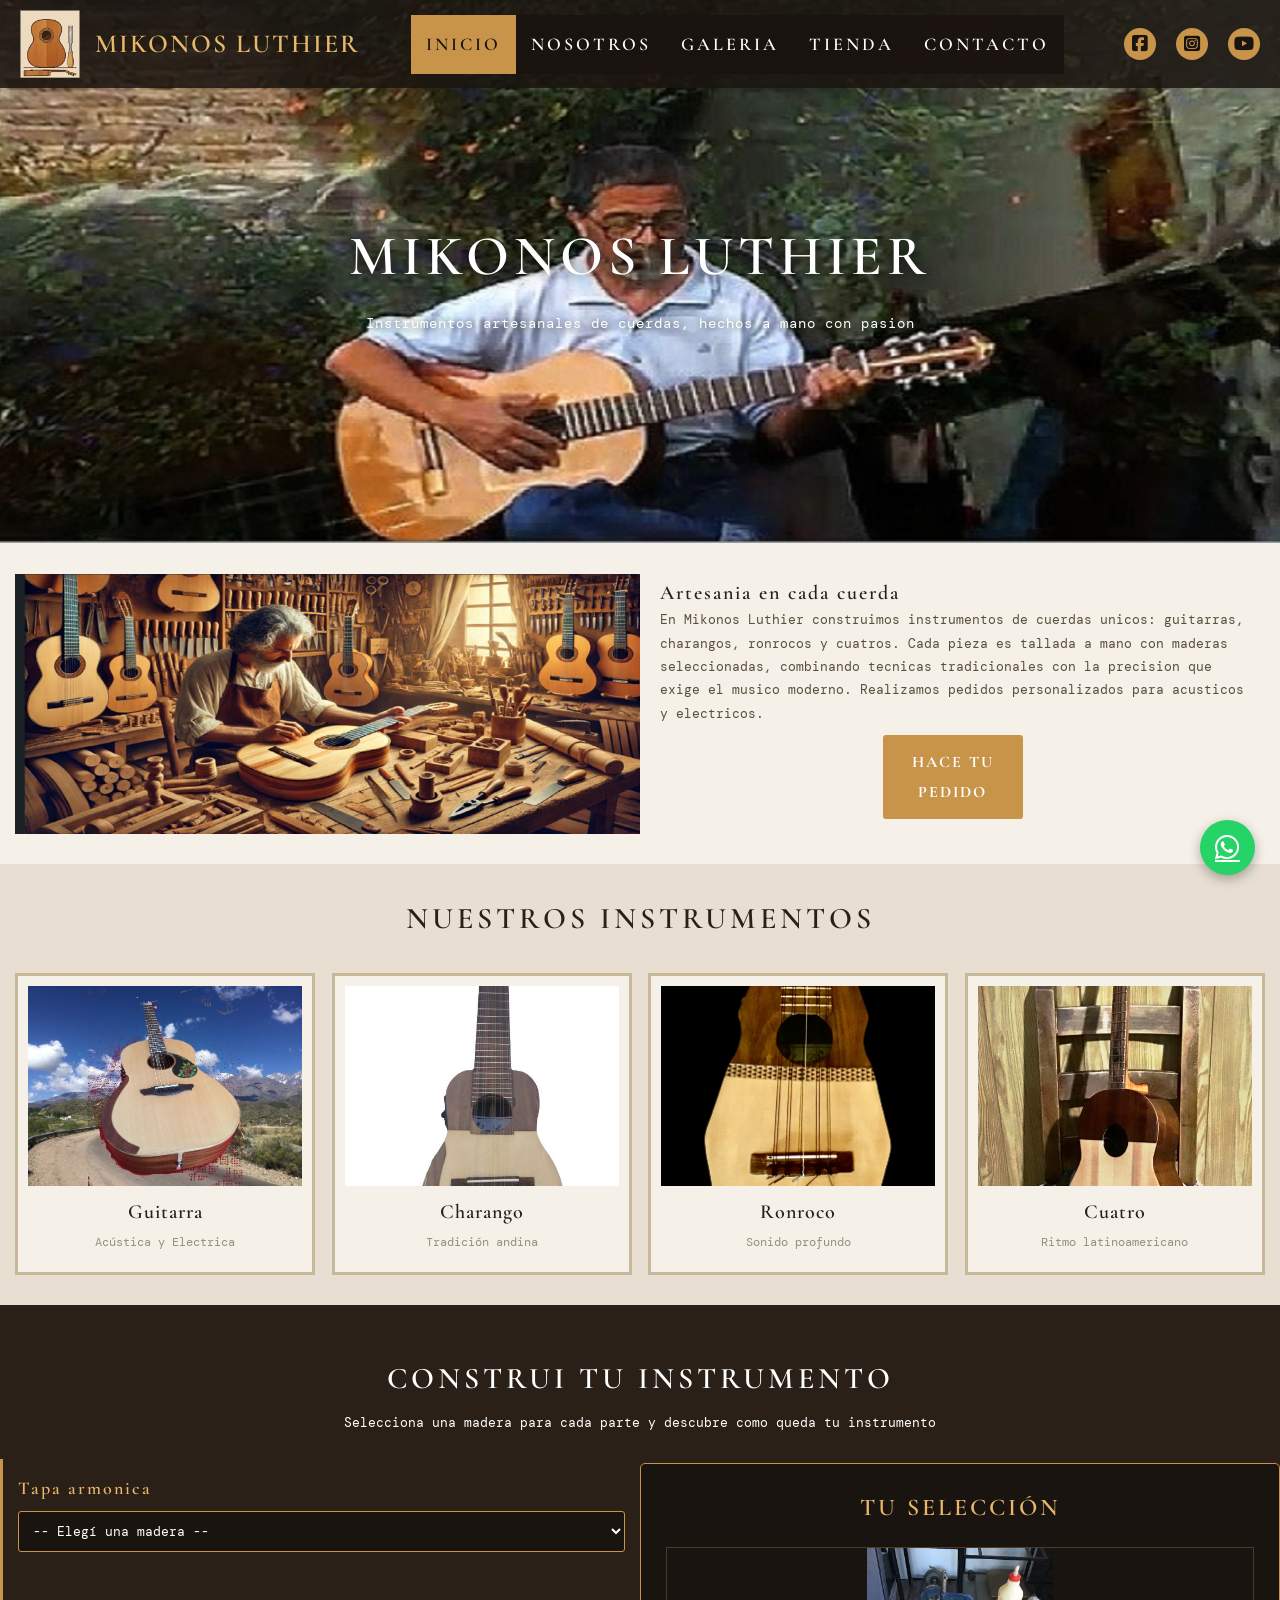
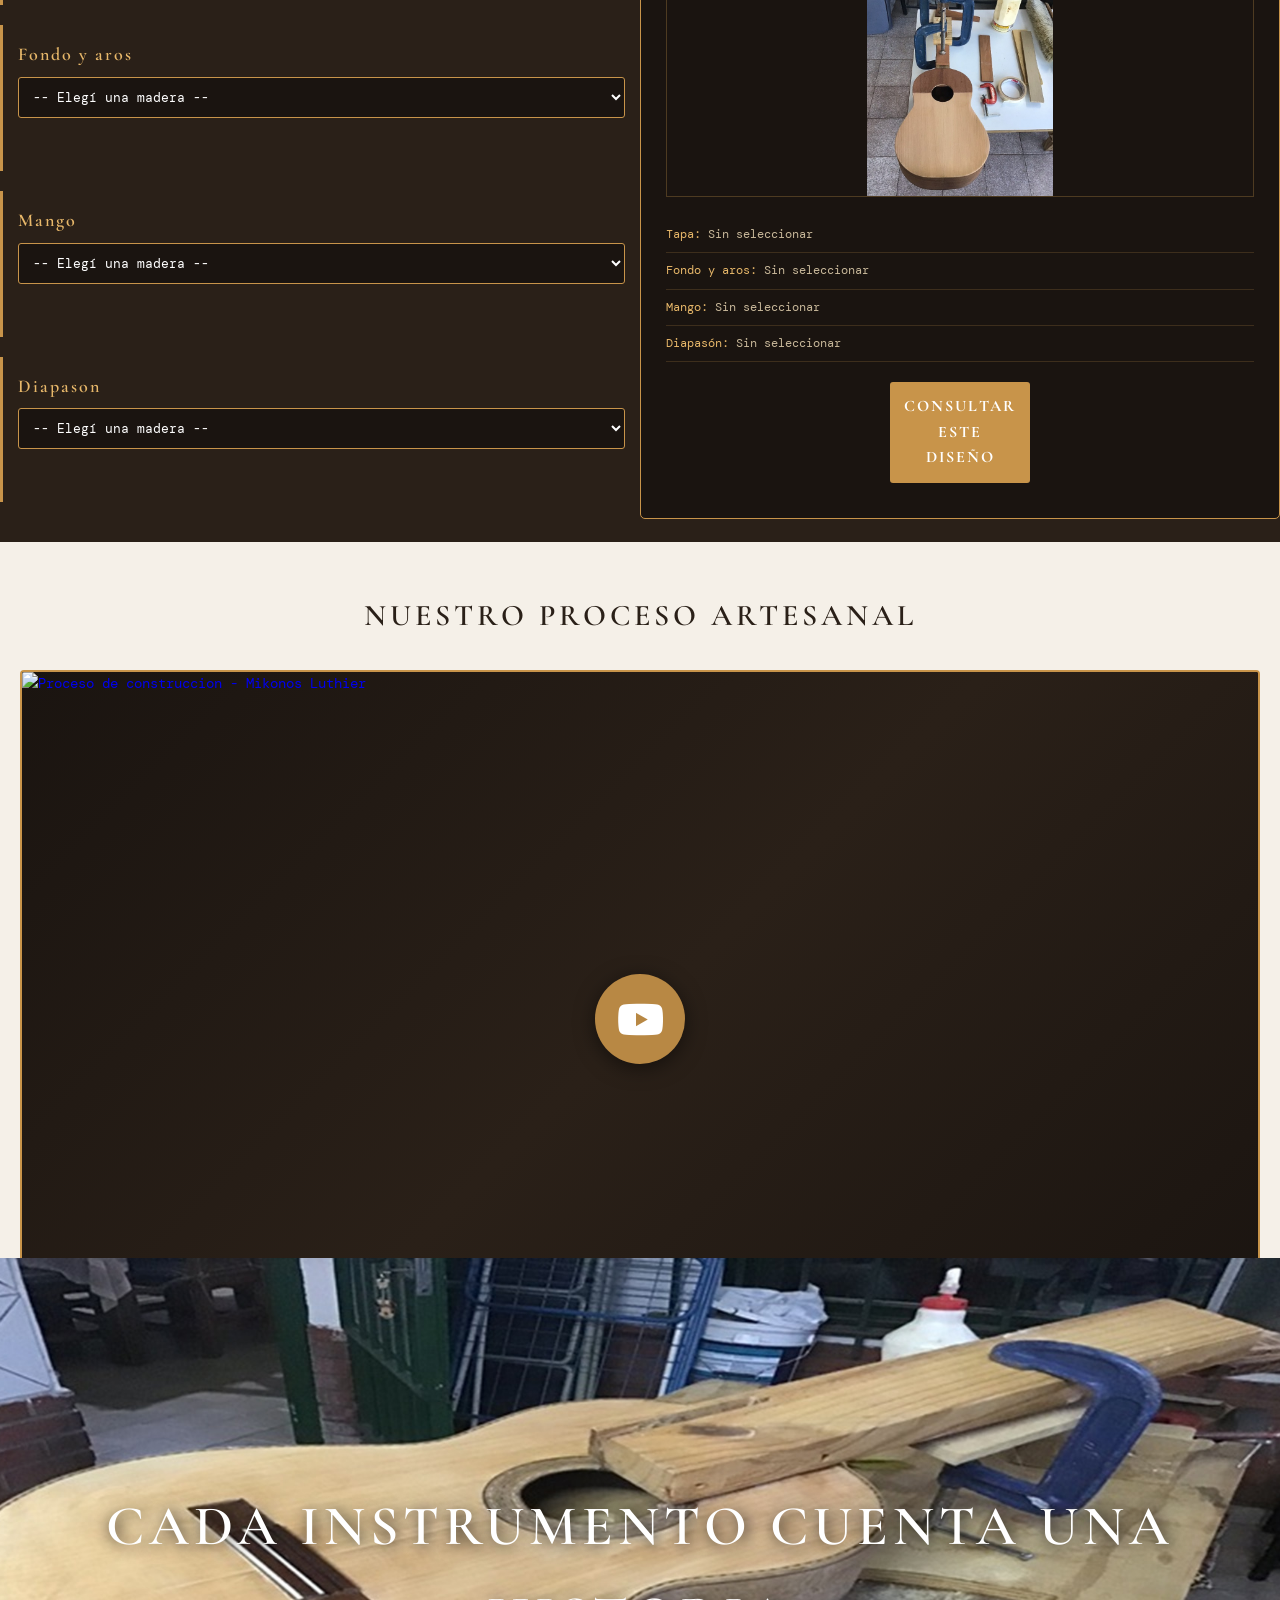
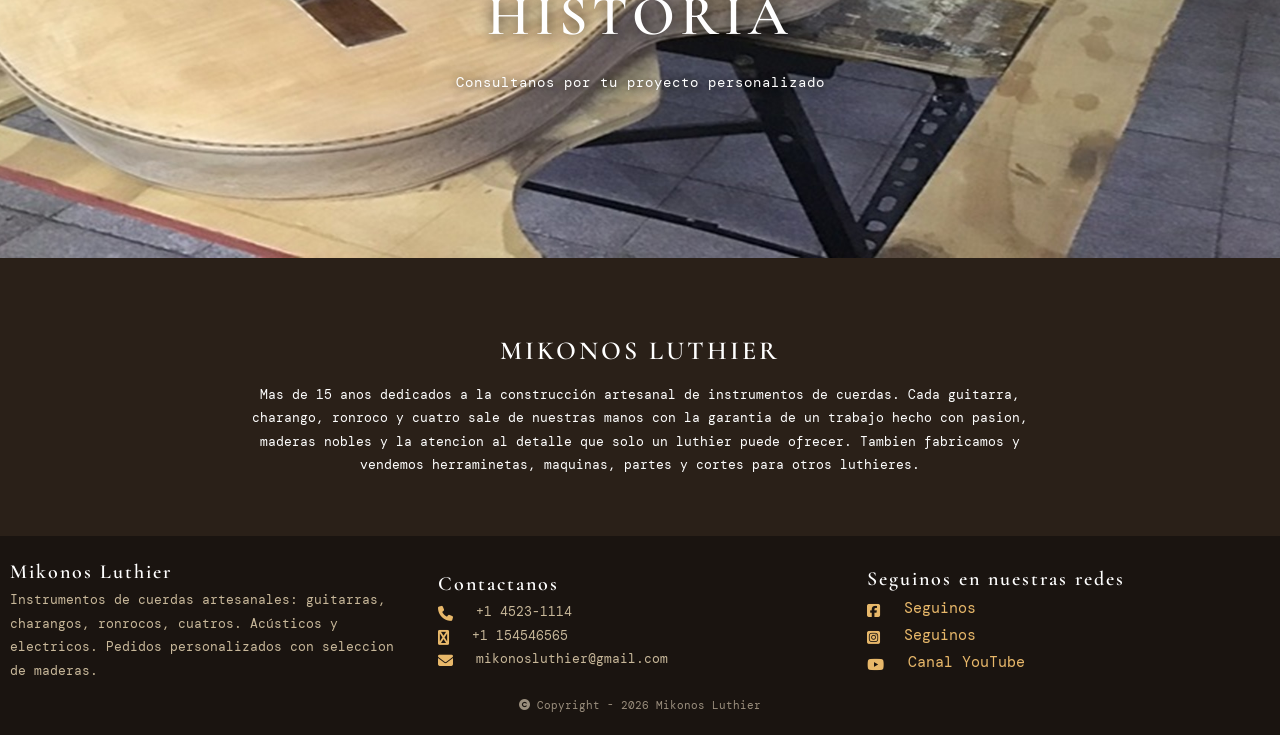
==== index.html @ 7ed9eef9 "Initial commit" ====
<!DOCTYPE html>
<html lang="es">
<head>
    <meta charset="UTF-8">
    <meta name="viewport" content="width=device-width, user-scalable=yes, initial-scale=1.0, maximum-scale=1.0">
    <title>Mikonos Luthier - Instrumentos Artesanales</title>
    <link rel="stylesheet" href="https://cdnjs.cloudflare.com/ajax/libs/font-awesome/6.4.2/css/all.min.css">
    <link rel="preconnect" href="https://fonts.googleapis.com">
    <link href="https://fonts.googleapis.com/css2?family=Cormorant+Garamond:wght@300;400;600&family=DM+Mono:wght@300;400&display=swap" rel="stylesheet">
    <link rel="stylesheet" href="css/estilos.css">
</head>
<body>

    <!-- Boton WhatsApp -->
    <a href="https://wa.me/5455545" class="btn-wsp" target="_blank">
        <i class="fa-brands fa-whatsapp"></i>
    </a>

    <!-- Boton subir -->
    <div id="button-up">
        <i class="fa-solid fa-chevron-up"></i>
    </div>

    <!-- ========== HEADER ========== -->
    <header class="header-principal">
        <nav class="nav-principal contenedor-flex">

            <span class="icon-menu" id="btnMenu"><i class="fas fa-align-justify"></i></span>

            <div class="contenedor-logo">
                <img src="img/logo.png" alt="Mikonos Luthier" class="logo-img">
                <h1 class="logo"><a href="index.html" class="logo-link">Mikonos Luthier</a></h1>
            </div>

            <ul class="menu" id="menu">
                <li class="menu-item"><a href="index.html" class="menu-link menu-link_select">Inicio</a></li>
                <li class="menu-item"><a href="nosotros.html" class="menu-link">Nosotros</a></li>
                <li class="menu-item"><a href="galeria.html" class="menu-link">Galeria</a></li>
                <li class="menu-item"><a href="tienda.html" class="menu-link">Tienda</a></li>
                <li class="menu-item"><a href="contacto.html" class="menu-link">Contacto</a></li>
            </ul>

            <div class="social-icon">
                <a href="#" class="social-icon_link"><span><i class="fab fa-facebook-square"></i></span></a>
                <a href="https://www.instagram.com/lmikonos/" class="social-icon_link"><span><i class="fab fa-instagram-square"></i></span></a>
                <a href="https://www.youtube.com/@luismicone5555" class="social-icon_link"><span><i class="fab fa-youtube"></i></span></a>
            </div>

        </nav>
    </header>

    <!-- ========== MAIN ========== -->
    <main class="main">

        <!-- Banner principal -->
        <section class="banner">
            <img src="img/banner-home.jpg" alt="Taller Mikonos Luthier" class="img-banner">
            <div class="contenido-banner">
                <h2>Mikonos Luthier</h2>
                <p>Instrumentos artesanales de cuerdas, hechos a mano con pasion</p>
            </div>
        </section>

        <!-- Descripcion principal -->
        <section class="grupo main-description">
            <div class="contenedor contenedor-flex">
                <div class="columna columna-50">
                    <img src="img/taller-principal.jpg" alt="Taller de lutheria">
                </div>
                <div class="columna columna-50">
                    <h3 class="titulo-columna">Artesania en cada cuerda</h3>
                    <p class="desc-columna">En Mikonos Luthier construimos instrumentos de cuerdas unicos: guitarras, charangos, ronrocos y cuatros. Cada pieza es tallada a mano con maderas seleccionadas, combinando tecnicas tradicionales con la precision que exige el musico moderno. Realizamos pedidos personalizados para acusticos y electricos.</p>
                    <a href="contacto.html" class="btn btn-contacto">Hace tu pedido</a>
                </div>
            </div>
        </section>

        <!-- Instrumentos destacados -->
        <section class="grupo especiales-hoy">
            <h2 class="titulo-grupo">Nuestros Instrumentos</h2>

            <div class="contenedor contenedor-flex">
                <div class="columna columna-50-25">
                    <img src="img/inst-guitarra.jpg" alt="Guitarra artesanal" class="especiales-hoy-img" />
                    <div class="especiales-hoy-titulo">Guitarra</div>
                    <div class="especiales-hoy-subtitulo">Acústica y Electrica</div>
                </div>

                <div class="columna columna-50-25">
                    <img src="img/inst-charango.jpg" alt="Charango artesanal" class="especiales-hoy-img" />
                    <div class="especiales-hoy-titulo">Charango</div>
                    <div class="especiales-hoy-subtitulo">Tradición andina</div>
                </div>

                <div class="columna columna-50-25">
                    <img src="img/inst-ronroco.jpg" alt="Ronroco artesanal" class="especiales-hoy-img" />
                    <div class="especiales-hoy-titulo">Ronroco</div>
                    <div class="especiales-hoy-subtitulo">Sonido profundo</div>
                </div>

                <div class="columna columna-50-25">
                    <img src="img/inst-cuatro.jpg" alt="Cuatro artesanal" class="especiales-hoy-img" />
                    <div class="especiales-hoy-titulo">Cuatro</div>
                    <div class="especiales-hoy-subtitulo">Ritmo latinoamericano</div>
                </div>
            </div>
        </section>

        <!-- Selector interactivo de maderas -->
        <section class="grupo selector-maderas">
            <h2 class="titulo-grupo">Construi tu instrumento</h2>
            <p class="subtitulo-grupo">Selecciona una madera para cada parte y descubre como queda tu instrumento</p>

            <div class="contenedor contenedor-flex">

                <!-- Selector de partes -->
                <div class="columna columna-50">
                    <div class="selector-parte">
                        <label class="selector-label" for="select-tapa">Tapa armonica</label>
                        <select id="select-tapa" class="select-madera" data-parte="tapa">
                            <option value="">-- Elegí una madera --</option>
                            <option value="abeto">Abeto (Spruce)</option>
                            <option value="cedro">Cedro (Cedar)</option>
                            <option value="pino">Pino Engelmann</option>
                        </select>
                        <p class="desc-madera" id="desc-tapa"></p>
                    </div>

                    <div class="selector-parte">
                        <label class="selector-label" for="select-fondo">Fondo y aros</label>
                        <select id="select-fondo" class="select-madera" data-parte="fondo">
                            <option value="">-- Elegí una madera --</option>
                            <option value="palosanto">Caoba</option>
                            <option value="nogal">Nogal</option>
                            <option value="maple">Arce (Maple)</option>
                            <option value="cipres">Cipres</option>
                        </select>
                        <p class="desc-madera" id="desc-fondo"></p>
                    </div>

                    <div class="selector-parte">
                        <label class="selector-label" for="select-mango">Mango</label>
                        <select id="select-mango" class="select-madera" data-parte="mango">
                            <option value="">-- Elegí una madera --</option>
                            <option value="cedro-mango">Cedro</option>
                            <option value="maple-mango">Arce (Maple)</option>
                            <option value="caoba">Caoba</option>
                        </select>
                        <p class="desc-madera" id="desc-mango"></p>
                    </div>

                    <div class="selector-parte">
                        <label class="selector-label" for="select-diapason">Diapason</label>
                        <select id="select-diapason" class="select-madera" data-parte="diapason">
                            <option value="">-- Elegí una madera --</option>
                            <option value="ebano">Ebano</option>
                            <option value="pguayubira">Guayubira</option>
                            <option value="palisandro">Palisandro</option>
                            <option value="wenge">Wenge</option>
                        </select>
                        <p class="desc-madera" id="desc-diapason"></p>
                    </div>
                </div>

                <!-- Vista previa / Resumen -->
                <div class="columna columna-50">
                    <div class="preview-instrumento">
                        <h3 class="preview-titulo">Tu selección</h3>
                        <div class="preview-imagen">
                            <img src="img/instrumento-preview.jpg" alt="Vista previa del instrumento" id="img-preview">
                        </div>
                        <div class="preview-resumen" id="preview-resumen">
                            <p class="preview-item"><strong>Tapa:</strong> <span id="res-tapa">Sin seleccionar</span></p>
                            <p class="preview-item"><strong>Fondo y aros:</strong> <span id="res-fondo">Sin seleccionar</span></p>
                            <p class="preview-item"><strong>Mango:</strong> <span id="res-mango">Sin seleccionar</span></p>
                            <p class="preview-item"><strong>Diapasón:</strong> <span id="res-diapason">Sin seleccionar</span></p>
                        </div>
                        <a href="contacto.html" class="btn btn-contacto">Consultar este diseño</a>
                    </div>
                </div>

            </div>
        </section>

       <section class="grupo grupo-video">
    <h2 class="titulo-grupo">Nuestro proceso artesanal</h2>
    <div class="contenedor contenedor-flex">
        <div class="columna columna-100">
            <a href="https://www.youtube.com/watch?v=M98B52FHsnw"
               target="_blank"
               class="video-link">
                <div class="video-thumbnail">
                    <img src="https://img.youtube.com/vi/M98B52FHsnw/hqdefault.jpg"
                         alt="Proceso de construccion - Mikonos Luthier"
                         class="video-thumb-img">
                    <div class="video-play-btn">
                        <i class="fab fa-youtube"></i>
                    </div>
                    <p class="video-play-text">Ver en YouTube</p>
                </div>
            </a>
        </div>
    </div>
</section>

        <!-- Banner secundario -->
        <section class="banner banner-secundario">
            <img src="img/banner-taller.jpg" alt="Detalle del taller" class="img-banner">
            <div class="contenido-banner">
                <h2>Cada instrumento cuenta una historia</h2>
                <p>Consultanos por tu proyecto personalizado</p>
            </div>
        </section>

        <!-- Seccion informativa -->
        <section class="grupo grupo-color">
            <div class="contenedor">
                <h2 class="titulo-principal">Mikonos Luthier</h2>
                <p class="parrafo-principal">Mas de 15 anos dedicados a la construcción artesanal de instrumentos de cuerdas. Cada guitarra, charango, ronroco y cuatro sale de nuestras manos con la garantia de un trabajo hecho con pasion, maderas nobles y la atencion al detalle que solo un luthier puede ofrecer. Tambien fabricamos y vendemos herraminetas, maquinas, partes y cortes para otros luthieres.</p>
            </div>
        </section>

    </main>

    <!-- ========== FOOTER ========== -->
    <footer class="footer-principal">
        <div class="contenedor contenedor-flex">
            <div class="columna columna-33">
                <h2 class="titulo-columna">Mikonos Luthier</h2>
                <p class="desc-columna">Instrumentos de cuerdas artesanales: guitarras, charangos, ronrocos, cuatros. Acústicos y electricos. Pedidos personalizados con seleccion de maderas.</p>
            </div>

            <div class="columna columna-33">
                <h2 class="titulo-columna">Contactanos</h2>
                <p class="desc-columna"><i class="icon-iphone fas fa-phone"></i> +1 4523-1114</p>
                <p class="desc-columna"><i class="icon-iphone fas fa-whatsapp"></i> +1 154546565</p>
                <p class="desc-columna"><i class="icon-iphone fas fa-envelope"></i> mikonosluthier@gmail.com</p>
            </div>

            <div class="columna columna-33">
                <h2 class="titulo-columna">Seguinos en nuestras redes</h2>
                <p class="desc-columna"><a href="" class="icon-facebook"><i class="icon-facebook fab fa-facebook-square"></i> Seguinos</a></p>
                <p class="desc-columna"><a href="https://www.instagram.com/lmikonos/" class="icon-instagram"><i class="icon-instagram fab fa-instagram-square"></i> Seguinos</a></p>
                <p class="desc-columna"><a href="https://www.youtube.com/@luismicone5555" class="icon-youtube"><i class="icon-youtube fab fa-youtube"></i> Canal YouTube</a></p>
            </div>
        </div>

        <div class="copy"><i class="fa fa-copyright"></i> Copyright - 2026 Mikonos Luthier</div>
    </footer>

    <script src="js/menu.js"></script>
    <script src="js/selector-maderas.js"></script>
    <script src="js/button-up.js"></script>

</body>
</html>
---- css/estilos.css ----
/* ===================== IMPORTACION DE FUENTES ===================== */
@import url('https://fonts.googleapis.com/css2?family=Cormorant+Garamond:wght@300;400;600;700&family=DM+Mono:wght@300;400&display=swap');

/* ===================== VARIABLES DE COLOR ===================== */
:root {
    --bg: #f5f0e8;
    --bg-oscuro: #1a1410;
    --surface: #2a2018;
    --surface-claro: #e8dfd2;
    --acento: #c8944a;
    --acento-hover: #b07a30;
    --acento-claro: #e8b86a;
    --texto: #2a2018;
    --texto-claro: #ffffff;
    --texto-muted: #9a8e7d;
    --texto-oscuro: #5a4e3d;
    --borde: #c8b89a;
}

/* ===================== RESET GLOBAL ===================== */
* {
    box-sizing: border-box;
    margin: 0;
    padding: 0;
}

body {
    font-family: 'DM Mono', monospace;
    margin: 0;
    background-color: var(--bg);
    color: var(--texto);
    font-size: 14px;
    line-height: 1.6;
}

img {
    display: block;
    width: 100%;
    max-width: 100%;
}

h1, h2, h3, h4, h5, h6 {
    margin: 0;
    font-family: 'Cormorant Garamond', serif;
}

.contenedor {
    width: 100%;
    margin: auto;
}

.contenedor-flex {
    display: flex;
    flex-wrap: wrap;
    justify-content: space-between;
    align-items: center;
}

/* ===================== ENCABEZADO ===================== */
.header-principal {
    width: 100%;
    background: var(--bg-oscuro);
}

.nav-principal {
    width: 100%;
    position: relative;
    padding: 10px 20px;
    z-index: 2000;
    background-color: rgba(26, 20, 16, 0.85);
}

.icon-menu {
    display: block;
    color: var(--texto-claro);
    width: auto;
    height: 50px;
    line-height: 45px;
    text-align: center;
    font-size: 25px;
    cursor: pointer;
}

header img {
    width: 60px;
}

/* ===================== LOGO ===================== */
.contenedor-logo {
    display: flex;
    flex-wrap: wrap;
    justify-content: center;
    align-items: center;
}

.logo {
    font-size: 26px;
    color: var(--acento-claro);
    font-family: 'Cormorant Garamond', serif;
    font-weight: 600;
    margin-left: 15px;
    text-align: center;
    letter-spacing: 2px;
    text-transform: uppercase;
}

.logo-link {
    text-decoration: none;
    color: var(--acento-claro);
    transition: color 0.3s;
}

.logo-link:hover {
    color: #f0c874;
}

/* ===================== ICONOS SOCIALES ===================== */
.social-icon {
    display: flex;
    align-items: center;
    gap: 10px;
}

.social-icon span {
    color: var(--bg-oscuro);
    margin-left: 10px;
    display: flex;
    justify-content: center;
    align-items: center;
    font-size: 18px;
    width: 32px;
    height: 32px;
    background: var(--acento);
    border-radius: 50%;
    transition: background-color 0.3s, color 0.3s;
}

.social-icon span:hover {
    background: #f0c874;
}

.social-icon_link {
    text-decoration: none;
}

/* ===================== MENU NAVEGACION ===================== */
.menu {
    position: absolute;
    top: 70px;
    left: 0;
    width: 100%;
    background-color: rgba(26, 20, 16, 0.95);
    padding: 0;
    margin: 0;
    list-style: none;
    text-align: center;
    height: 0;
    overflow: hidden;
    transition: height .3s linear;
}

.menu-link {
    display: block;
    padding: 15px;
    color: #ffffff;
    text-decoration: none;
    background-color: rgba(26, 20, 16, 0.95);
    transition: background-color 0.3s;
    font-family: 'Cormorant Garamond', serif;
    font-size: 18px;
    font-weight: 600;
    letter-spacing: 3px;
    text-transform: uppercase;
}

.menu-link:hover {
    background-color: rgba(200, 148, 74, 0.2);
}

.menu-link_select {
    background: var(--acento);
    color: var(--bg-oscuro);
}

.mostrar {
    height: 250px;
}

/* ===================== BANNER ===================== */
.banner {
    margin-top: -70px;
    position: relative;
}

.img-banner {
    width: 100%;
    height: 400px;
    object-fit: cover;
}

.contenido-banner {
    width: 90%;
    text-align: center;
    position: absolute;
    z-index: 1500;
    top: 50%;
    left: 50%;
    transform: translateX(-50%) translateY(-50%);
    font-size: 20px;
    font-weight: 700;
    color: #ffffff;
    font-family: 'Cormorant Garamond', serif;
    text-shadow: 2px 2px 12px rgba(0, 0, 0, 0.85);
    letter-spacing: 3px;
}

.contenido-banner h2 {
    font-size: 40px;
    font-weight: 600;
    margin-bottom: 10px;
    letter-spacing: 5px;
    text-transform: uppercase;
    text-shadow: 2px 2px 15px rgba(0, 0, 0, 0.9);
}

.contenido-banner p {
    font-family: 'DM Mono', monospace;
    font-size: 14px;
    font-weight: 400;
    letter-spacing: 1px;
    text-shadow: 1px 1px 8px rgba(0, 0, 0, 0.85);
}

.banner-secundario {
    margin-top: 0;
}

/* ===================== SECCIONES ===================== */
.columna {
    width: 100%;
}

.grupo-color .contenedor {
    background: var(--surface);
    color: var(--texto-claro);
    padding: 15px;
    text-align: center;
}

.titulo-principal {
    margin: 15px;
    font-size: 26px;
    font-family: 'Cormorant Garamond', serif;
    font-weight: 600;
    letter-spacing: 3px;
    text-transform: uppercase;
}

.parrafo-principal {
    font-family: 'DM Mono', monospace;
    font-size: 13px;
    font-weight: 400;
    line-height: 1.8;
    max-width: 800px;
    margin: 0 auto;
}

.titulo-columna {
    font-size: 20px;
    font-family: 'Cormorant Garamond', serif;
    font-weight: 600;
    letter-spacing: 2px;
}

.titulo-grupo {
    font-family: 'Cormorant Garamond', serif;
    font-weight: 600;
    text-align: center;
    font-size: 30px;
    margin: 30px;
    letter-spacing: 4px;
    text-transform: uppercase;
}

.subtitulo-grupo {
    text-align: center;
    font-size: 13px;
    color: var(--texto-muted);
    margin-top: -20px;
    margin-bottom: 25px;
}

/* ===================== MAIN DESCRIPTION ===================== */
.main-description .columna:nth-child(2) {
    padding: 15px;
}

.main-description {
    padding: 15px;
}

.desc-columna {
    font-family: 'DM Mono', monospace;
    font-size: 13px;
    font-weight: 400;
    line-height: 1.8;
    color: var(--texto-oscuro);
}

/* ===================== BOTONES ===================== */
.btn {
    display: block;
    text-align: center;
    width: 140px;
    color: #ffffff;
    margin: 10px auto;
    text-decoration: none;
    background: var(--acento);
    padding: 12px;
    border: none;
    border-radius: 3px;
    font-family: 'Cormorant Garamond', serif;
    font-size: 16px;
    font-weight: 700;
    letter-spacing: 2px;
    text-transform: uppercase;
    cursor: pointer;
    transition: background 0.3s, letter-spacing 0.3s;
}

.btn:hover {
    background: var(--acento-hover);
    letter-spacing: 4px;
}

.btn-producto {
    margin-top: 15px;
    margin-bottom: 15px;
    width: 120px;
    font-size: 14px;
}

/* ===================== PRODUCTOS / DESTACADOS ===================== */
.especiales-hoy .columna {
    margin-bottom: 30px;
    text-align: center;
}

.especiales-hoy-img {
    margin: auto;
    max-width: 350px;
}

.especiales-hoy-titulo {
    font-size: 20px;
    padding-top: 10px;
    padding-bottom: 5px;
    font-family: 'Cormorant Garamond', serif;
    font-weight: 600;
    letter-spacing: 1px;
}

.especiales-hoy-subtitulo {
    font-size: 12px;
    color: var(--texto-muted);
    padding-bottom: 10px;
}

.especiales-hoy-precio {
    font-size: 22px;
    font-weight: 700;
    color: #d4a050;
    font-family: 'Cormorant Garamond', serif;
}

/* ===================== SELECTOR DE MADERAS ===================== */
.selector-maderas {
    background: var(--surface);
    padding: 20px 0;
}

.selector-maderas .titulo-grupo,
.selector-maderas .subtitulo-grupo {
    color: var(--texto-claro);
}

.selector-parte {
    margin-bottom: 20px;
    padding: 15px;
    border-left: 3px solid var(--acento);
}

.selector-label {
    display: block;
    font-family: 'Cormorant Garamond', serif;
    font-size: 18px;
    font-weight: 600;
    color: var(--acento-claro);
    margin-bottom: 8px;
    letter-spacing: 2px;
}

.select-madera {
    width: 100%;
    padding: 10px;
    background: var(--bg-oscuro);
    color: var(--texto-claro);
    border: 1px solid var(--acento);
    border-radius: 3px;
    font-family: 'DM Mono', monospace;
    font-size: 13px;
    cursor: pointer;
}

.select-madera:focus {
    outline: none;
    border-color: #f0c874;
}

.desc-madera {
    font-family: 'DM Mono', monospace;
    font-size: 12px;
    color: var(--borde);
    margin-top: 8px;
    min-height: 30px;
    line-height: 1.6;
}

/* Preview */
.preview-instrumento {
    background: var(--bg-oscuro);
    border: 1px solid var(--acento);
    border-radius: 5px;
    padding: 25px;
    text-align: center;
}

.preview-titulo {
    font-family: 'Cormorant Garamond', serif;
    font-size: 24px;
    font-weight: 600;
    color: var(--acento-claro);
    margin-bottom: 20px;
    letter-spacing: 3px;
    text-transform: uppercase;
}

.preview-imagen {
    margin-bottom: 20px;
}

.preview-imagen img {
    max-height: 250px;
    object-fit: contain;
    margin: auto;
    border: 1px solid rgba(200, 148, 74, 0.3);
}

.preview-resumen {
    text-align: left;
    margin-bottom: 20px;
}

.preview-item {
    font-family: 'DM Mono', monospace;
    font-size: 12px;
    color: var(--texto-claro);
    padding: 8px 0;
    border-bottom: 1px solid rgba(200, 148, 74, 0.2);
}

.preview-item strong {
    color: var(--acento-claro);
    font-weight: 400;
}

.preview-item span {
    color: var(--borde);
}

/* ===================== VIDEO (iframe embebido) ===================== */
.grupo-video {
    padding: 20px;
}

.video-wrapper {
    position: relative;
    padding-bottom: 56.25%;
    height: 0;
    overflow: hidden;
    max-width: 100%;
    border: 2px solid var(--acento);
    border-radius: 3px;
}

.video-wrapper iframe {
    position: absolute;
    top: 0;
    left: 0;
    width: 100%;
    height: 100%;
}

.video-titulo {
    text-align: center;
    font-family: 'Cormorant Garamond', serif;
    font-size: 16px;
    font-weight: 600;
    margin-top: 10px;
    color: var(--texto-muted);
    letter-spacing: 1px;
}

.link-youtube {
    color: var(--acento-claro);
    text-decoration: underline;
}

/* ===================== VIDEO THUMBNAIL CLICKEABLE ===================== */
.video-link {
    text-decoration: none;
    display: block;
    margin-bottom: 15px;
}

.video-thumbnail {
    position: relative;
    overflow: hidden;
    border: 2px solid var(--acento);
    border-radius: 4px;
    cursor: pointer;
    transition: border-color 0.3s, transform 0.3s;
    background: #000;
    aspect-ratio: 16 / 9;
    width: 100%;
}

.video-thumbnail:hover {
    border-color: #f0c874;
    transform: scale(1.01);
}

.video-thumbnail::before {
    content: '';
    position: absolute;
    inset: 0;
    background: linear-gradient(135deg, #1a1410 0%, #2a2018 50%, #1a1410 100%);
    z-index: 1;
}

.video-thumb-img {
    width: 100%;
    height: 100%;
    object-fit: cover;
    display: block;
    transition: filter 0.3s;
    position: relative;
    z-index: 2;
    min-width: 100%;
    min-height: 100%;
}

.video-thumbnail:hover .video-thumb-img {
    filter: brightness(0.6);
}

.video-play-btn {
    position: absolute;
    top: 50%;
    left: 50%;
    transform: translate(-50%, -50%);
    width: 80px;
    height: 80px;
    background: rgba(200, 148, 74, 0.9);
    border-radius: 50%;
    display: flex;
    justify-content: center;
    align-items: center;
    font-size: 36px;
    color: white;
    transition: background 0.3s, transform 0.3s;
    box-shadow: 0 4px 20px rgba(0, 0, 0, 0.5);
    z-index: 3;
}

.video-thumbnail:hover .video-play-btn {
    background: rgba(255, 0, 0, 0.85);
    transform: translate(-50%, -50%) scale(1.15);
}

.video-play-text {
    position: absolute;
    bottom: 15px;
    left: 50%;
    transform: translateX(-50%);
    color: white;
    font-family: 'Cormorant Garamond', serif;
    font-size: 16px;
    font-weight: 600;
    letter-spacing: 2px;
    text-transform: uppercase;
    text-shadow: 1px 1px 6px rgba(0, 0, 0, 0.9);
    opacity: 0;
    transition: opacity 0.3s;
    z-index: 3;
    white-space: nowrap;
}

.video-thumbnail:hover .video-play-text {
    opacity: 1;
}

/* ===================== VALORES ===================== */
.valor-item {
    text-align: center;
    padding: 20px;
}

.valor-icono {
    font-size: 36px;
    color: var(--acento);
    margin-bottom: 15px;
}

.valor-titulo {
    font-family: 'Cormorant Garamond', serif;
    font-size: 22px;
    font-weight: 600;
    letter-spacing: 2px;
    margin-bottom: 10px;
}

/* ===================== BOTON WHATSAPP ===================== */
.btn-wsp {
    position: fixed;
    bottom: 25px;
    right: 25px;
    width: 55px;
    height: 55px;
    background: #25d366;
    border-radius: 50%;
    display: flex;
    justify-content: center;
    align-items: center;
    color: white;
    font-size: 28px;
    z-index: 9000;
    box-shadow: 0 4px 12px rgba(0, 0, 0, 0.3);
    transition: transform 0.3s;
}

.btn-wsp:hover {
    transform: scale(1.1);
}

/* ===================== BOTON SUBIR ===================== */
#button-up {
    position: fixed;
    bottom: 25px;
    left: 25px;
    width: 45px;
    height: 45px;
    background: var(--acento);
    border-radius: 50%;
    display: none;
    justify-content: center;
    align-items: center;
    color: white;
    font-size: 18px;
    z-index: 9000;
    cursor: pointer;
    transition: background 0.3s;
}

#button-up:hover {
    background: var(--acento-hover);
}

/* ===================== FOOTER ===================== */
.footer-principal {
    background: var(--bg-oscuro);
    color: var(--texto-claro);
    padding: 10px;
    padding-top: 20px;
    padding-bottom: 20px;
    font-size: 12px;
}

.copy {
    width: 100%;
    text-align: center;
    margin: auto;
    margin-top: 15px;
    color: var(--texto-muted);
    font-family: 'DM Mono', monospace;
    font-size: 11px;
}

.footer-principal .titulo-columna {
    color: var(--texto-claro);
}

.footer-principal .desc-columna {
    color: var(--borde);
}

.footer-principal [class*="icon-"] {
    color: var(--acento-claro);
    text-decoration: none;
    margin-right: 10px;
    font-size: 15px;
}

.footer-principal [class*="icon-"]:before {
    position: relative;
    top: 3px;
    margin-right: 5px;
}

/* ===================== MEDIA QUERIES ===================== */

/* --- Celulares grandes y tablets --- */
@media screen and (min-width: 480px) {
    .banner {
        margin-top: -145px;
        z-index: 1000;
    }

    .img-banner {
        height: 600px;
    }

    .contenido-banner {
        font-size: 28px;
        top: 55%;
    }

    .columna-50 {
        width: 50%;
    }

    .columna-50-25 {
        width: 49%;
        background-color: var(--bg);
        color: var(--texto);
    }

    .columna-33 {
        width: 32%;
    }

    .grupo-color .contenedor {
        padding: 30px;
        line-height: 25px;
    }

    .especiales-hoy .columna {
        border: 3px solid var(--borde);
        padding: 10px;
    }

    .especiales-hoy-img {
        height: 200px;
        max-width: 600px;
        object-fit: cover;
    }

    .especiales-hoy {
        padding-left: 15px;
        padding-right: 15px;
        padding-top: 1px;
        background-color: var(--surface-claro);
    }

    .video-play-btn {
        width: 70px;
        height: 70px;
        font-size: 30px;
    }
}

/* --- Desktop --- */
@media screen and (min-width: 1024px) {
    .icon-menu {
        display: none;
    }

    .menu {
        position: static;
        display: flex;
        height: auto;
        width: auto;
        background-color: transparent;
    }

    .contenido-banner {
        font-size: 44px;
    }

    .contenido-banner h2 {
        font-size: 56px;
    }

    .grupo-color .contenedor {
        padding: 60px;
        line-height: 35px;
    }

    .columna-50-25 {
        width: 24%;
    }

    .main-description .columna:nth-child(2) {
        padding: 20px;
        line-height: 30px;
    }

    .columna-33.titulo-columna {
        text-align: center;
        font-size: 18px;
    }

    .video-play-btn {
        width: 90px;
        height: 90px;
        font-size: 42px;
    }
}

@media screen and (max-width: 400px) {
    header img {
        display: none;
    }
}
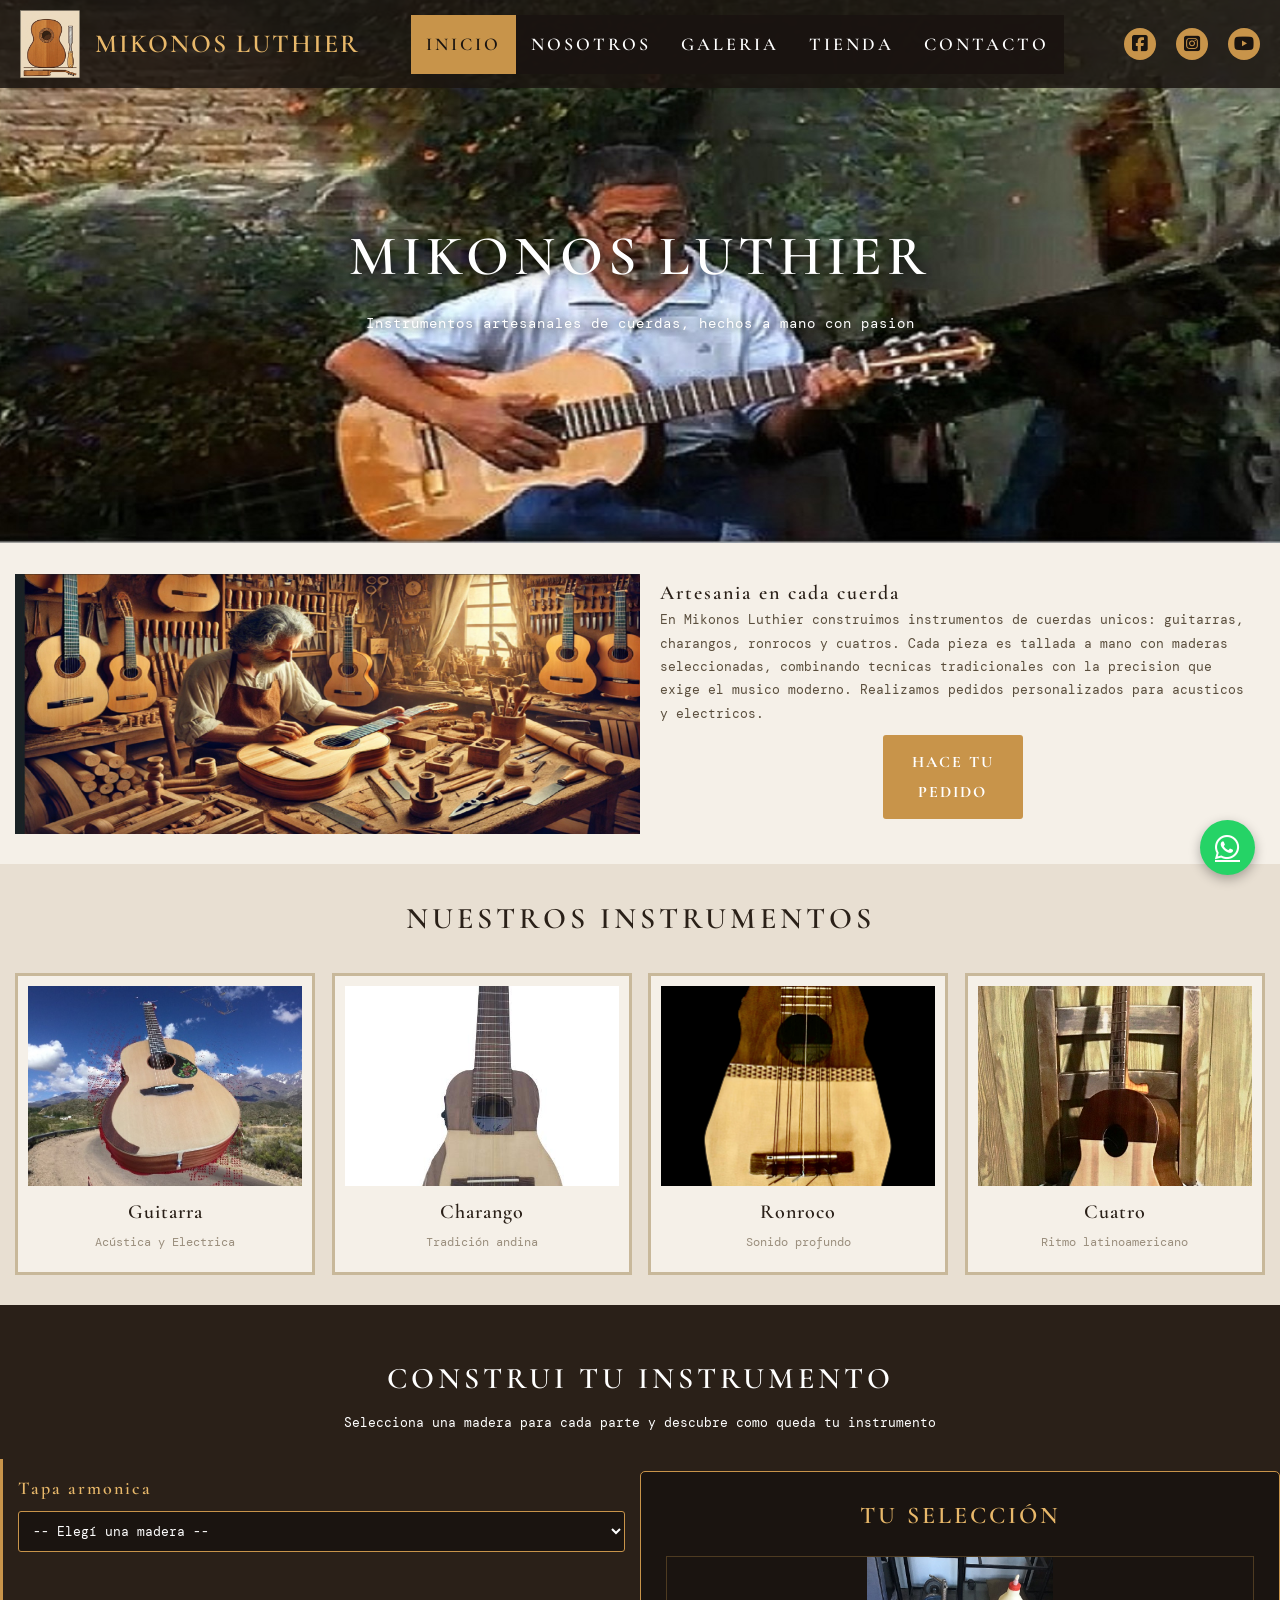
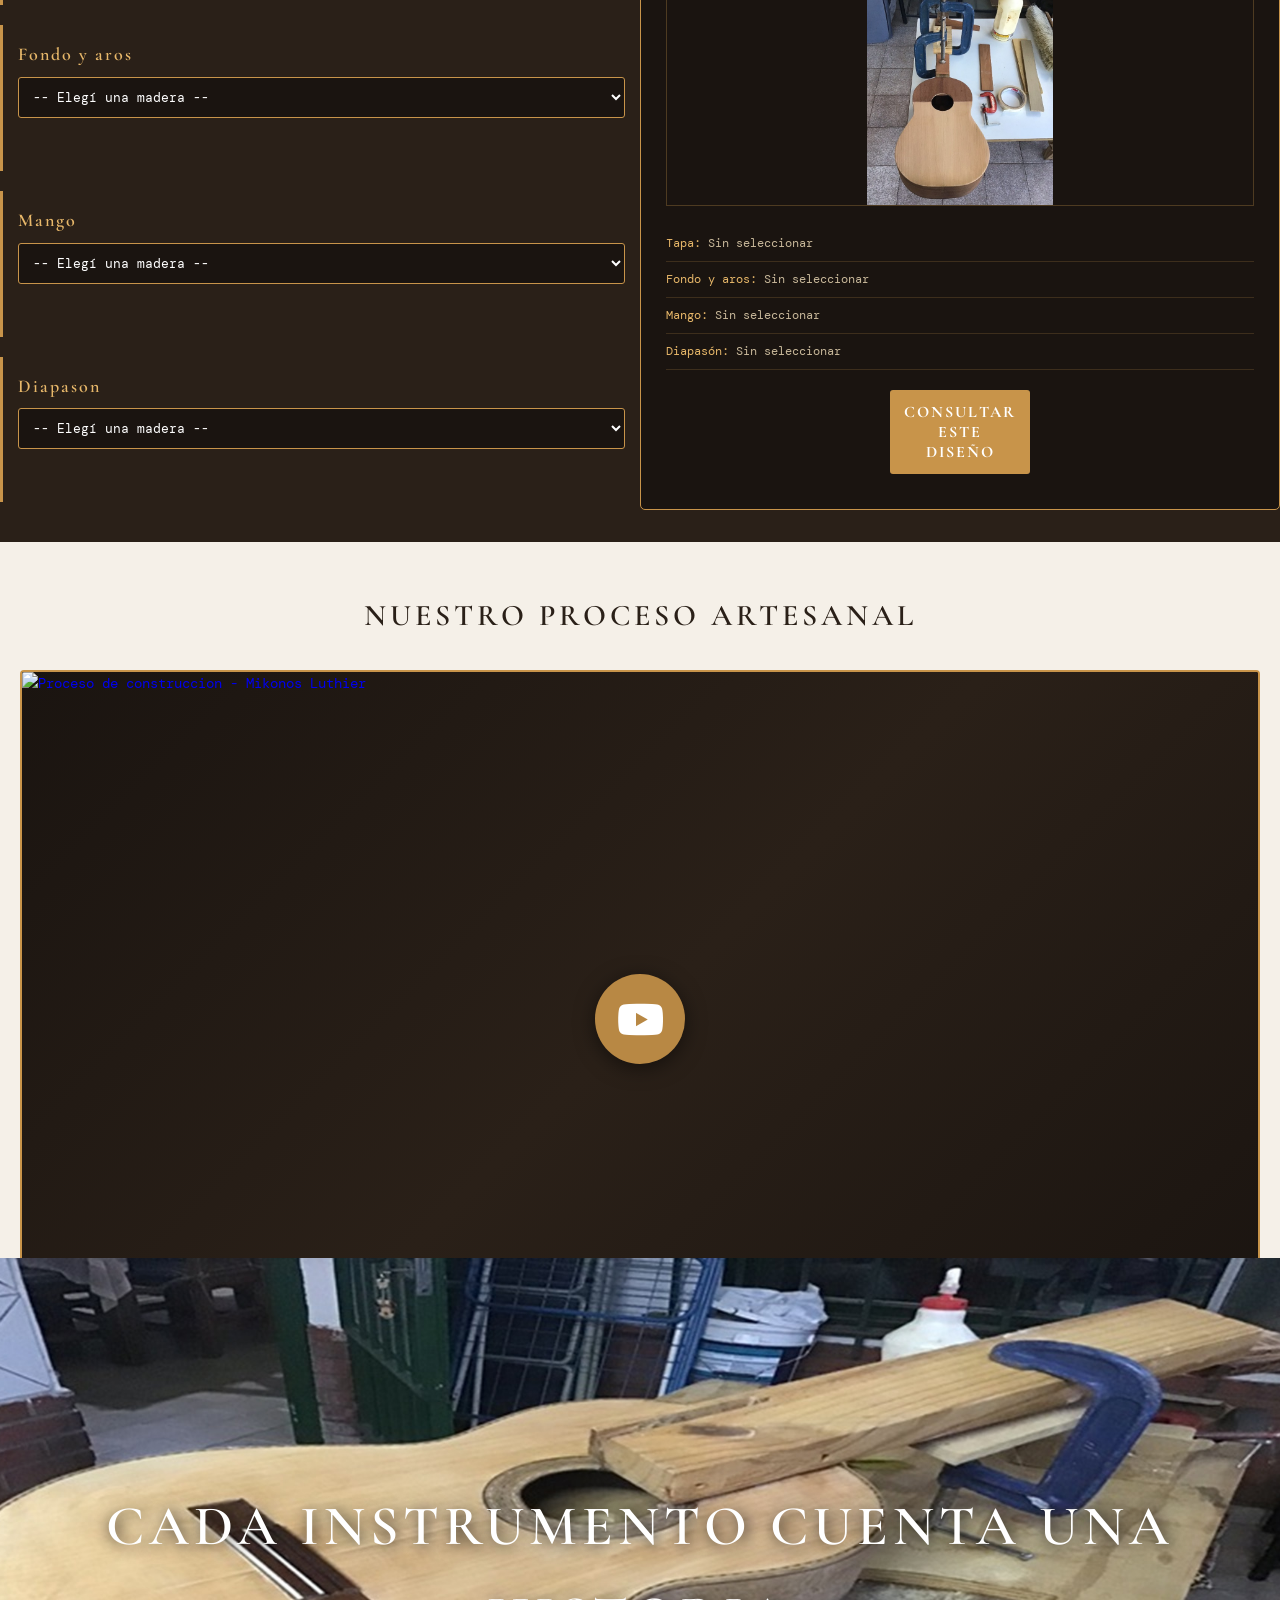
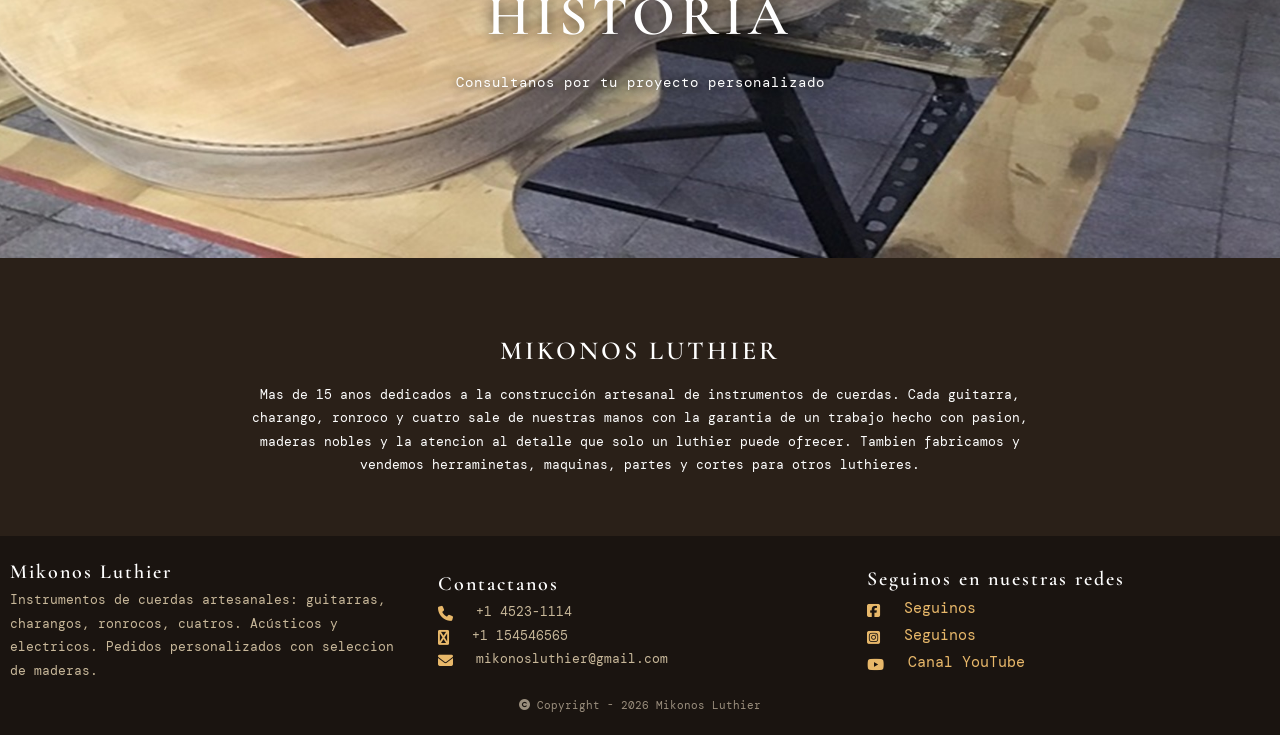
==== commit 2691bd26: "Add files via upload" ====
--- a/index.html
+++ b/index.html
@@ -175,7 +175,7 @@
                             <p class="preview-item"><strong>Mango:</strong> <span id="res-mango">Sin seleccionar</span></p>
                             <p class="preview-item"><strong>Diapasón:</strong> <span id="res-diapason">Sin seleccionar</span></p>
                         </div>
-                        <a href="contacto.html" class="btn btn-contacto">Consultar este diseño</a>
+                       <button class="btn btn-contacto" id="btn-consultar">Consultar este diseño</button>
                     </div>
                 </div>
 
--- a/css/estilos.css
+++ b/css/estilos.css
@@ -336,8 +336,9 @@
 .btn-producto {
     margin-top: 15px;
     margin-bottom: 15px;
-    width: 120px;
-    font-size: 14px;
+    width: auto;
+    min-width: 100px;
+    font-size: 14px
 }
 
 /* ===================== PRODUCTOS / DESTACADOS ===================== */
